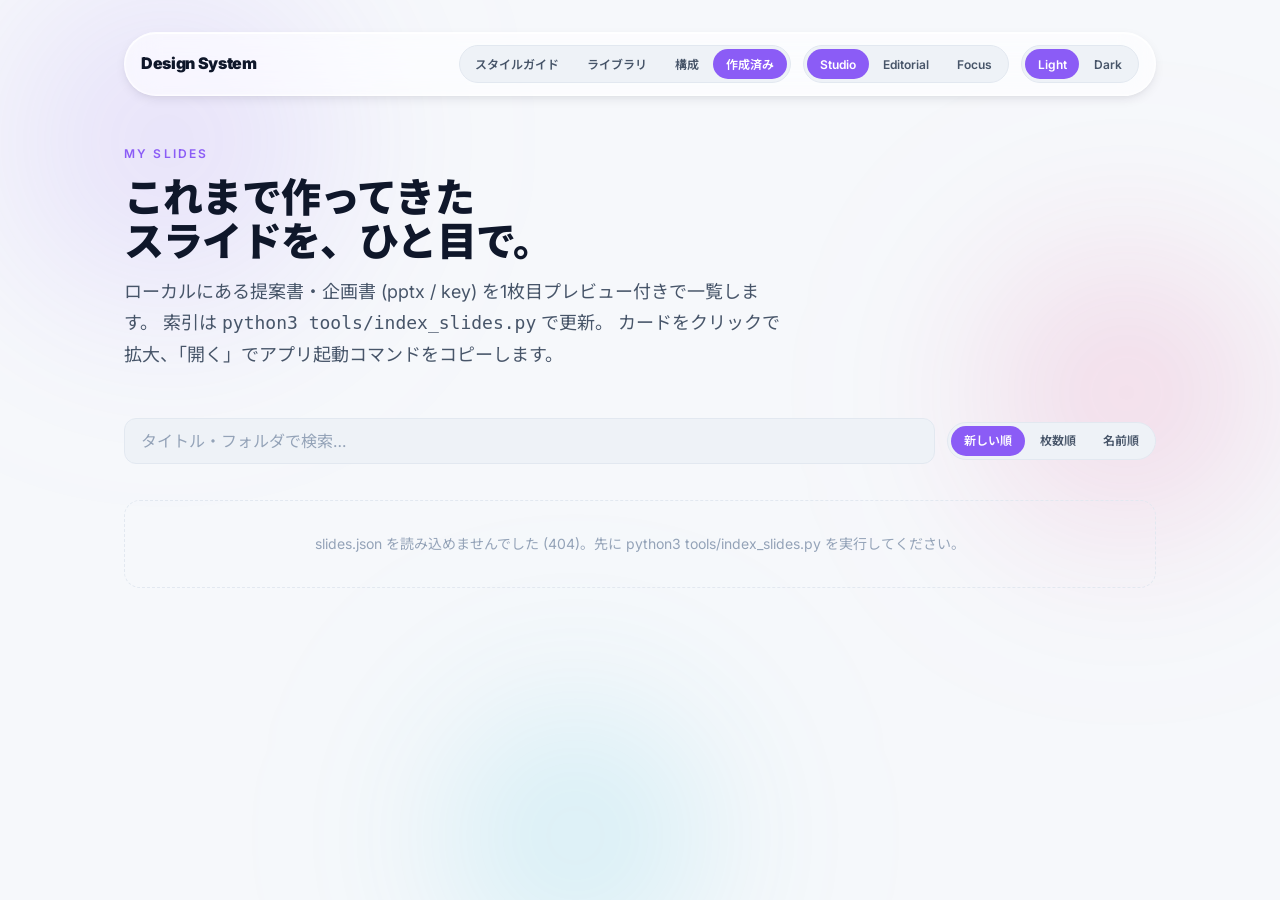
==== slides.html @ 3437ff02 "feat: ローカル専用デザインツール化 (ライブラリ/構成ジェネレーター/PPTX/収集・還元自動化) スタイルガイド単体から、ローカル常駐の実用ツールへ拡張。 共通シェル(app.css/app." ====
<!DOCTYPE html>
<html lang="ja" data-theme="light">
<head>
<meta charset="UTF-8" />
<meta name="viewport" content="width=device-width, initial-scale=1, viewport-fit=cover" />
<title>作成済みスライド — 共通デザインシステム</title>
<link rel="preconnect" href="https://fonts.googleapis.com" />
<link rel="preconnect" href="https://fonts.gstatic.com" crossorigin />
<link href="https://fonts.googleapis.com/css2?family=Inter:wght@400;500;600;700;900&family=Noto+Sans+JP:wght@400;500;700;900&family=Noto+Serif+JP:wght@500;700;900&display=swap" rel="stylesheet" />
<link rel="stylesheet" href="./tokens.css" />
<link rel="stylesheet" href="./app.css" />
<style>
  /* 作成済みスライド一覧 固有 (生値は使わず var(--*) のみ) */
  .toolbar { display: flex; flex-wrap: wrap; gap: var(--space-3); align-items: center;
    margin-bottom: var(--space-5); }
  .search { flex: 1; min-width: 200px; }
  .folder-filter { display: flex; flex-wrap: wrap; gap: var(--space-2); }
  .folder-filter button {
    font: inherit; font-size: var(--text-xs); font-weight: 600; cursor: pointer;
    color: var(--fg-muted); background: var(--bg-sunken);
    border: 1px solid var(--border); border-radius: var(--radius-pill);
    padding: 0.25rem 0.7rem; transition: background var(--dur-fast), color var(--dur-fast); }
  .folder-filter button[aria-pressed="true"] { background: var(--accent); color: var(--accent-fg); border-color: transparent; }

  .deck-grid { display: grid; gap: var(--space-4);
    grid-template-columns: repeat(auto-fill, minmax(280px, 1fr)); }
  .deck-card { padding: 0; overflow: hidden; display: flex; flex-direction: column; }
  .deck-thumb { aspect-ratio: 16 / 9; background: var(--bg-sunken); position: relative;
    cursor: zoom-in; border-bottom: 1px solid var(--border); }
  .deck-thumb img { width: 100%; height: 100%; object-fit: cover; display: block; }
  .deck-thumb .noimg { position: absolute; inset: 0; display: grid; place-items: center;
    color: var(--fg-subtle); font-family: var(--font-mono); font-size: var(--text-sm); }
  .deck-thumb .ext { position: absolute; top: var(--space-2); left: var(--space-2);
    font-family: var(--font-mono); font-size: 10px; font-weight: 700; text-transform: uppercase;
    background: var(--glass-bg); color: var(--fg); border: 1px solid var(--glass-border);
    border-radius: var(--radius-sm); padding: 0.1rem 0.4rem;
    backdrop-filter: var(--glass-blur); -webkit-backdrop-filter: var(--glass-blur); }
  .deck-body { padding: var(--space-4); display: flex; flex-direction: column; gap: var(--space-2); flex: 1; }
  .deck-title { font-weight: 700; font-size: var(--text-sm); color: var(--fg);
    line-height: var(--leading-snug); }
  .deck-meta { display: flex; flex-wrap: wrap; gap: var(--space-2); align-items: center;
    font-size: var(--text-xs); color: var(--fg-subtle); font-family: var(--font-mono); margin-top: auto; }
  .deck-actions { display: flex; gap: var(--space-2); padding-top: var(--space-2); }
  .deck-actions .ds-btn { font-size: var(--text-xs); padding: 0.4rem 0.8rem; }

  .count { color: var(--fg-subtle); font-size: var(--text-xs); margin-bottom: var(--space-3); }
  .empty { color: var(--fg-subtle); font-size: var(--text-sm); padding: var(--space-6);
    text-align: center; border: 1px dashed var(--border); border-radius: var(--radius-lg); }

  /* ライトボックス (サムネ拡大) */
  .lightbox { position: fixed; inset: 0; z-index: 100; display: none;
    place-items: center; padding: var(--space-6);
    background: rgba(0,0,0,0.6); backdrop-filter: blur(8px); -webkit-backdrop-filter: blur(8px); }
  .lightbox[open] { display: grid; }
  .lightbox img { max-width: 92vw; max-height: 80vh; border-radius: var(--radius-lg);
    box-shadow: var(--shadow-lg); }
  .lightbox .cap { position: absolute; bottom: var(--space-5); left: 0; right: 0; text-align: center;
    color: #fff; font-size: var(--text-sm); padding: 0 var(--space-5); }
  .lightbox .cap .hint { color: rgba(255,255,255,0.7); font-size: var(--text-xs);
    font-family: var(--font-mono); }
</style>
</head>
<body class="theme-studio" data-theme="light">
  <div class="wrap">
    <!-- topbar は app.js が注入 -->

    <section class="page-intro ds-animate-in">
      <p class="ds-kicker">My Slides</p>
      <h1 class="ds-title">これまで作ってきた<br>スライドを、ひと目で。</h1>
      <p class="lead">ローカルにある提案書・企画書 (pptx / key) を1枚目プレビュー付きで一覧します。
        索引は <code style="font-family:var(--font-mono)">python3 tools/index_slides.py</code> で更新。
        カードをクリックで拡大、「開く」でアプリ起動コマンドをコピーします。</p>
    </section>

    <section>
      <div class="toolbar">
        <input class="ds-input search" id="search" type="search" placeholder="タイトル・フォルダで検索…" />
        <div class="seg" id="sort-seg" role="group" aria-label="並び替え">
          <button data-sort="mtime" aria-pressed="true">新しい順</button>
          <button data-sort="slides" aria-pressed="false">枚数順</button>
          <button data-sort="name" aria-pressed="false">名前順</button>
        </div>
      </div>
      <div class="folder-filter" id="folder-filter"></div>
      <p class="count" id="count"></p>
      <div class="deck-grid" id="deck-grid"></div>
      <div class="empty" id="empty" hidden>該当するスライドがありません。</div>
    </section>
  </div>

  <div class="lightbox" id="lightbox" role="dialog" aria-label="プレビュー拡大">
    <img id="lb-img" alt="" />
    <div class="cap"><span id="lb-cap"></span><br><span class="hint">クリックで閉じる</span></div>
  </div>

  <script src="./app.js"></script>
  <script>
    const grid = document.getElementById('deck-grid');
    const emptyEl = document.getElementById('empty');
    const countEl = document.getElementById('count');
    const folderFilter = document.getElementById('folder-filter');
    const searchEl = document.getElementById('search');
    const sortSeg = document.getElementById('sort-seg');
    const lb = document.getElementById('lightbox');
    const lbImg = document.getElementById('lb-img');
    const lbCap = document.getElementById('lb-cap');
    let DATA = [];
    let activeFolder = null, sortKey = 'mtime', query = '';

    function esc(s) { return String(s == null ? '' : s)
      .replace(/&/g,'&amp;').replace(/</g,'&lt;').replace(/>/g,'&gt;').replace(/"/g,'&quot;'); }

    function cardHTML(s) {
      const thumb = s.thumb
        ? `<img src="${esc(s.thumb)}?v=${esc(s.mtime)}" alt="${esc(s.title)} の1枚目" loading="lazy" data-full="${esc(s.thumb)}" data-cap="${esc(s.title)}" />`
        : `<div class="noimg">no preview</div>`;
      const slides = s.slides != null ? `${s.slides}p` : '';
      return `<article class="ds-card deck-card">
        <div class="deck-thumb">${thumb}<span class="ext">${esc(s.ext)}</span></div>
        <div class="deck-body">
          <div class="deck-title">${esc(s.title)}</div>
          <div class="deck-meta">
            <span class="ds-badge">${esc(s.folder)}</span>
            ${slides ? `<span>${slides}</span>` : ''}<span>${s.sizeMB}MB</span><span>${esc(s.mtime)}</span>
          </div>
          <div class="deck-actions">
            <button class="ds-btn" data-open="${esc(s.path)}">開く</button>
            <button class="ds-btn" data-copy="${esc(s.path)}">パスをコピー</button>
          </div>
        </div>
      </article>`;
    }

    function render() {
      let list = DATA.filter(s =>
        (!activeFolder || s.folder === activeFolder) &&
        (!query || (s.title + ' ' + s.folder + ' ' + s.name).toLowerCase().includes(query)));
      list = list.slice().sort((a, b) => {
        if (sortKey === 'slides') return (b.slides || 0) - (a.slides || 0);
        if (sortKey === 'name') return a.name.localeCompare(b.name, 'ja');
        return (a.mtime < b.mtime ? 1 : -1);
      });
      grid.innerHTML = list.map(cardHTML).join('');
      emptyEl.hidden = list.length > 0;
      countEl.textContent = `${list.length} / ${DATA.length} 件`;
    }

    function buildFolderFilter() {
      const folders = [...new Set(DATA.map(s => s.folder))].sort((a, b) => a.localeCompare(b, 'ja'));
      folderFilter.innerHTML = folders.map(f =>
        `<button data-folder="${esc(f)}" aria-pressed="false">${esc(f)}</button>`).join('');
      folderFilter.addEventListener('click', e => {
        const btn = e.target.closest('button'); if (!btn) return;
        const f = btn.dataset.folder;
        activeFolder = (activeFolder === f) ? null : f;
        [...folderFilter.children].forEach(b => b.setAttribute('aria-pressed', b.dataset.folder === activeFolder));
        render();
      });
    }

    sortSeg.addEventListener('click', e => {
      const btn = e.target.closest('button'); if (!btn) return;
      sortKey = btn.dataset.sort;
      [...sortSeg.children].forEach(b => b.setAttribute('aria-pressed', b === btn));
      render();
    });
    searchEl.addEventListener('input', () => { query = searchEl.value.trim().toLowerCase(); render(); });

    // カード操作: 拡大 / 開くコマンド / パスコピー
    grid.addEventListener('click', e => {
      const img = e.target.closest('img[data-full]');
      if (img) { lbImg.src = img.dataset.full; lbCap.textContent = img.dataset.cap; lb.setAttribute('open',''); return; }
      const openBtn = e.target.closest('button[data-open]');
      if (openBtn) {
        navigator.clipboard.writeText('open "' + openBtn.dataset.open + '"').catch(()=>{});
        openBtn.textContent = 'コマンドをコピー✓'; setTimeout(()=>openBtn.textContent='開く', 1600); return;
      }
      const copyBtn = e.target.closest('button[data-copy]');
      if (copyBtn) {
        navigator.clipboard.writeText(copyBtn.dataset.copy).catch(()=>{});
        copyBtn.textContent = 'コピー✓'; setTimeout(()=>copyBtn.textContent='パスをコピー', 1600);
      }
    });
    lb.addEventListener('click', () => { lb.removeAttribute('open'); lbImg.src = ''; });
    document.addEventListener('keydown', e => { if (e.key === 'Escape') { lb.removeAttribute('open'); lbImg.src=''; } });

    fetch('./data/slides.json', { cache: 'no-store' })
      .then(r => { if (!r.ok) throw new Error(r.status); return r.json(); })
      .then(d => { DATA = d.slides || []; buildFolderFilter(); render(); })
      .catch(err => {
        emptyEl.hidden = false;
        emptyEl.textContent = 'slides.json を読み込めませんでした (' + err.message +
          ')。先に python3 tools/index_slides.py を実行してください。';
      });
  </script>
</body>
</html>
---- tokens.css ----
/* =============================================================================
   共通デザインシステム — Design Tokens
   -----------------------------------------------------------------------------
   3プロジェクト (情報収集 / slack-emoji-agent / 誤字入力チェッカー) 共通の
   single source of truth。純粋な CSS カスタムプロパティなので、Tailwind の
   バージョン差 (v4 / v3 / CDN) やビルド構成に依存せず、どの環境でも使える。

   使い方:
     1. このファイルを各プロジェクトに置く (またはコピー)
     2. エントリ CSS の先頭で読み込む  (Astro: global.css / Vite: index.css /
        vanilla: <link>)
     3. アクセントは <html> か <body> に theme クラスを付けて切り替える
          <body class="theme-studio">      ← slack-emoji-agent
          <body class="theme-editorial">   ← 情報収集
          <body class="theme-focus">        ← 誤字入力チェッカー (既定)
     4. ダークモードは <html data-theme="dark"> を付ける
   ========================================================================== */

:root {
  color-scheme: light;

  /* --- フォント -------------------------------------------------------- */
  --font-sans: "Inter", "Noto Sans JP", -apple-system, BlinkMacSystemFont,
    "Hiragino Sans", "Segoe UI", sans-serif;
  --font-serif: "Noto Serif JP", "Hiragino Mincho ProN", "Yu Mincho", serif;
  --font-mono: ui-monospace, "SF Mono", "JetBrains Mono", "Menlo", monospace;

  /* --- タイプスケール (1.25 比率 / fluid) ----------------------------- */
  --text-xs: 0.75rem;     /* ラベル・脚注 */
  --text-sm: 0.875rem;    /* 補足 */
  --text-base: 1rem;      /* 本文 */
  --text-lg: 1.125rem;
  --text-xl: clamp(1.25rem, 0.9rem + 1.2vw, 1.5rem);
  --text-2xl: clamp(1.5rem, 1rem + 2vw, 1.9rem);
  --text-3xl: clamp(1.9rem, 1.2rem + 3vw, 2.5rem);
  --text-4xl: clamp(2.4rem, 1.4rem + 4.5vw, 3.5rem);
  --text-5xl: clamp(3rem, 1.5rem + 6vw, 4.5rem);

  --leading-tight: 1.1;
  --leading-snug: 1.35;
  --leading-normal: 1.6;
  --leading-relaxed: 1.75;   /* 日本語長文の既定 */

  --tracking-tight: -0.02em; /* 大見出し */
  --tracking-normal: 0;
  --tracking-wide: 0.04em;
  --tracking-label: 0.18em;  /* 大文字 kicker ラベル */

  /* --- 余白スケール (4px ベース) ------------------------------------- */
  --space-1: 0.25rem;
  --space-2: 0.5rem;
  --space-3: 0.75rem;
  --space-4: 1rem;
  --space-5: 1.5rem;
  --space-6: 2rem;
  --space-7: 3rem;
  --space-8: 4rem;
  --space-9: 6rem;

  /* --- 角丸 ----------------------------------------------------------- */
  --radius-sm: 8px;
  --radius-md: 12px;
  --radius-lg: 16px;
  --radius-xl: 22px;
  --radius-pill: 9999px;

  /* --- モーション ----------------------------------------------------- */
  --ease-out: cubic-bezier(0.22, 0.61, 0.36, 1);
  --ease-in: cubic-bezier(0.55, 0.06, 0.68, 0.19);
  --ease-spring: cubic-bezier(0.34, 1.56, 0.64, 1);
  --dur-fast: 150ms;
  --dur: 250ms;
  --dur-slow: 600ms;

  /* --- ニュートラル原色 (slate 系) ----------------------------------- */
  --n-0: #ffffff;
  --n-50: #f8fafc;
  --n-100: #f1f5f9;
  --n-200: #e2e8f0;
  --n-300: #cbd5e1;
  --n-400: #94a3b8;
  --n-500: #64748b;
  --n-600: #475569;
  --n-700: #334155;
  --n-800: #1e293b;
  --n-900: #0f172a;
  --n-950: #020617;

  /* --- セマンティック (light 既定) ----------------------------------- */
  --bg: #f6f8fb;          /* ページ背景 */
  --bg-elev: #ffffff;     /* カード等の前面 */
  --bg-sunken: #eef2f7;   /* 入力欄など沈み込み */
  --fg: #0f172a;          /* 主要テキスト */
  --fg-muted: #475569;    /* 補足テキスト */
  --fg-subtle: #94a3b8;   /* 最も薄いテキスト・プレースホルダ */
  --border: #e2e8f0;
  --border-strong: #cbd5e1;

  /* --- ステータス色 --------------------------------------------------- */
  --success: #059669;  --success-soft: rgba(5, 150, 105, 0.12);
  --warning: #d97706;  --warning-soft: rgba(217, 119, 6, 0.12);
  --danger: #dc2626;   --danger-soft: rgba(220, 38, 38, 0.12);

  /* --- 影 (light) ----------------------------------------------------- */
  --shadow-sm: 0 1px 2px rgba(15, 23, 42, 0.06), 0 1px 3px rgba(15, 23, 42, 0.08);
  --shadow-md: 0 4px 12px -2px rgba(15, 23, 42, 0.10), 0 2px 6px -2px rgba(15, 23, 42, 0.06);
  --shadow-lg: 0 24px 48px -12px rgba(15, 23, 42, 0.22);
  --shadow-glow: 0 0 0 1px var(--ring), 0 8px 30px -6px var(--accent-soft);

  /* --- ガラス (glassmorphism / Apple "Liquid Glass" 寄り) ------------- */
  --glass-bg: rgba(255, 255, 255, 0.62);
  --glass-border: rgba(255, 255, 255, 0.7);
  --glass-blur: blur(16px) saturate(150%);
  /* 上端のスペキュラ・ハイライト + 内側の縁光。単純 blur に立体感を足す。 */
  --glass-highlight: inset 0 1px 0 rgba(255, 255, 255, 0.9),
    inset 0 0 0 1px rgba(255, 255, 255, 0.25);

  /* --- アクセント (theme クラス未指定時のフォールバック = focus) ----- */
  --accent: #4f46e5;
  --accent-hover: #4338ca;
  --accent-fg: #ffffff;
  /* グラデーション上の文字を AA に保つ控えめなシャドウ (アプリの JS が accent ごとに上書き可) */
  --accent-fg-shadow: 0 1px 2px rgba(0, 0, 0, 0.45);
  --accent-soft: rgba(79, 70, 229, 0.12);
  --accent-grad: linear-gradient(135deg, #6366f1, #4f46e5);
  --ring: rgba(79, 70, 229, 0.35);
}

/* =============================================================================
   ダークモード — <html data-theme="dark"> または <html class="dark">
   (Tailwind の class-based dark mode を使うプロジェクトのため両対応)
   ========================================================================== */
[data-theme="dark"],
.dark {
  color-scheme: dark;

  --bg: #0b1120;
  --bg-elev: #131c2e;
  --bg-sunken: #0a0f1c;
  --fg: #f1f5f9;
  --fg-muted: #94a3b8;
  --fg-subtle: #64748b;
  --border: rgba(148, 163, 184, 0.16);
  --border-strong: rgba(148, 163, 184, 0.30);

  --success-soft: rgba(16, 185, 129, 0.16);
  --warning-soft: rgba(245, 158, 11, 0.16);
  --danger-soft: rgba(248, 113, 113, 0.16);

  --shadow-sm: 0 1px 2px rgba(0, 0, 0, 0.4);
  --shadow-md: 0 6px 18px -4px rgba(0, 0, 0, 0.55);
  --shadow-lg: 0 30px 60px -16px rgba(0, 0, 0, 0.7);

  --glass-bg: rgba(19, 28, 46, 0.55);
  --glass-border: rgba(148, 163, 184, 0.18);
  /* ダークでは縁光を抑えめに (白飛びさせない) */
  --glass-highlight: inset 0 1px 0 rgba(255, 255, 255, 0.16),
    inset 0 0 0 1px rgba(255, 255, 255, 0.04);
}

/* =============================================================================
   アクセント・テーマ (プロジェクトごとに 1 系統だけ)
   構造は共通、色相だけ差し替える — これが「統一感 × 個性」の核
   ========================================================================== */

/* ① slack-emoji-agent — クリエイティブ・スタジオ (鮮やかなグラデ) */
.theme-studio {
  --accent: #8b5cf6;
  --accent-hover: #7c3aed;
  --accent-fg: #ffffff;
  --accent-soft: rgba(139, 92, 246, 0.14);
  --accent-grad: linear-gradient(135deg, #7c3aed 0%, #db2777 52%, #06b6d4 100%);
  --ring: rgba(139, 92, 246, 0.38);
}
[data-theme="dark"].theme-studio,
[data-theme="dark"] .theme-studio,
.dark.theme-studio,
.dark .theme-studio {
  --bg: #0a0613;
  --bg-elev: #150f24;
  --bg-sunken: #070410;
}

/* ② 情報収集 — プレミアム・エディトリアル (紙 × 紺インク, セリフ見出し) */
.theme-editorial {
  --accent: #1e3a5f;
  --accent-hover: #16304f;
  --accent-fg: #ffffff;
  --accent-soft: rgba(30, 58, 95, 0.10);
  --accent-grad: linear-gradient(135deg, #1e3a5f, #2c5282);
  --ring: rgba(30, 58, 95, 0.28);
  /* エディトリアルは紙の質感を出す */
  --bg: #faf7f2;
  --bg-elev: #fffdf9;
  --bg-sunken: #f1ece3;
  --fg: #11100f;
  --fg-muted: #524d45;
  --border: #ddd5c8;
  --border-strong: #c4bba9;
  --font-display: var(--font-serif);
}
[data-theme="dark"].theme-editorial,
[data-theme="dark"] .theme-editorial,
.dark.theme-editorial,
.dark .theme-editorial {
  --bg: #17150f;
  --bg-elev: #211e16;
  --bg-sunken: #100e09;
  --fg: #f4efe6;
  --fg-muted: #b3a995;
  --border: rgba(196, 187, 169, 0.18);
  --accent: #7fa8d4;
  --accent-soft: rgba(127, 168, 212, 0.16);
}

/* ③ 誤字入力チェッカー — フォーカス・ミニマル (落ち着いた藍) */
.theme-focus {
  --accent: #4f46e5;
  --accent-hover: #4338ca;
  --accent-fg: #ffffff;
  --accent-soft: rgba(79, 70, 229, 0.12);
  --accent-grad: linear-gradient(135deg, #6366f1, #4f46e5);
  --ring: rgba(79, 70, 229, 0.35);
}

/* デフォルトの display フォントは sans (editorial だけ serif に上書き) */
:root { --font-display: var(--font-sans); }

/* =============================================================================
   コンポーネント・レシピ (任意で使える共通クラス)
   Tailwind と併用可。"ds-" prefix で衝突を避ける。
   ========================================================================== */

.ds-base {
  background: var(--bg);
  color: var(--fg);
  font-family: var(--font-sans);
  line-height: var(--leading-normal);
  -webkit-font-smoothing: antialiased;
}

/* --- カード --------------------------------------------------------- */
.ds-card {
  background: var(--bg-elev);
  border: 1px solid var(--border);
  border-radius: var(--radius-lg);
  box-shadow: var(--shadow-md);
  padding: var(--space-5);
}

/* --- ガラスカード --------------------------------------------------- */
.ds-glass {
  background: var(--glass-bg);
  border: 1px solid var(--glass-border);
  border-radius: var(--radius-xl);
  box-shadow: var(--shadow-lg), var(--glass-highlight);
  backdrop-filter: var(--glass-blur);
  -webkit-backdrop-filter: var(--glass-blur);
  padding: var(--space-6);
}

/* --- kicker ラベル (小・大文字・字間広) ---------------------------- */
.ds-kicker {
  font-size: var(--text-xs);
  font-weight: 600;
  letter-spacing: var(--tracking-label);
  text-transform: uppercase;
  color: var(--accent);
}

/* --- 見出し --------------------------------------------------------- */
.ds-title {
  font-family: var(--font-display);
  font-weight: 900;
  font-size: var(--text-3xl);
  line-height: var(--leading-tight);
  letter-spacing: var(--tracking-tight);
  color: var(--fg);
  margin: 0;
}

/* --- ボタン --------------------------------------------------------- */
.ds-btn {
  display: inline-flex;
  align-items: center;
  justify-content: center;
  gap: var(--space-2);
  font-family: inherit;
  font-size: var(--text-sm);
  font-weight: 600;
  line-height: 1;
  padding: 0.75rem 1.25rem;
  border-radius: var(--radius-md);
  border: 1px solid var(--border-strong);
  background: var(--bg-elev);
  color: var(--fg);
  cursor: pointer;
  transition: transform var(--dur-fast) var(--ease-out),
    box-shadow var(--dur-fast) var(--ease-out),
    background var(--dur-fast) var(--ease-out);
}
.ds-btn:hover { transform: translateY(-1px); box-shadow: var(--shadow-md); }
.ds-btn:active { transform: translateY(0); }

.ds-btn-accent {
  border: none;
  color: var(--accent-fg);
  text-shadow: var(--accent-fg-shadow, none);
  background: var(--accent-grad);
  box-shadow: 0 8px 22px -8px var(--ring);
}
.ds-btn-accent:hover {
  transform: translateY(-1px);
  box-shadow: 0 14px 30px -8px var(--ring);
}

.ds-btn-pill { border-radius: var(--radius-pill); padding: 0.8rem 1.6rem; }

/* --- 入力 ----------------------------------------------------------- */
.ds-input {
  width: 100%;
  font-family: inherit;
  font-size: var(--text-base);
  padding: 0.75rem 1rem;
  color: var(--fg);
  background: var(--bg-sunken);
  border: 1px solid var(--border);
  border-radius: var(--radius-md);
  transition: border-color var(--dur-fast) var(--ease-out),
    box-shadow var(--dur-fast) var(--ease-out);
}
.ds-input::placeholder { color: var(--fg-subtle); }
.ds-input:focus {
  outline: none;
  border-color: var(--accent);
  box-shadow: 0 0 0 3px var(--ring);
}

/* --- バッジ --------------------------------------------------------- */
.ds-badge {
  display: inline-flex;
  align-items: center;
  gap: var(--space-1);
  font-size: var(--text-xs);
  font-weight: 600;
  padding: 0.2rem 0.6rem;
  border-radius: var(--radius-pill);
  background: var(--accent-soft);
  color: var(--accent);
}
.ds-badge-success { background: var(--success-soft); color: var(--success); }
.ds-badge-warning { background: var(--warning-soft); color: var(--warning); }
.ds-badge-danger { background: var(--danger-soft); color: var(--danger); }

/* --- 区切り (ヘアライン) ------------------------------------------- */
.ds-hr { border: none; border-top: 1px solid var(--border); margin: var(--space-5) 0; }

/* =============================================================================
   モーション・ユーティリティ (prefers-reduced-motion を必ず尊重)
   ========================================================================== */
.ds-animate-in { animation: ds-fade-up var(--dur-slow) var(--ease-out) backwards; }
@keyframes ds-fade-up {
  from { opacity: 0; transform: translateY(16px); }
  to { opacity: 1; transform: translateY(0); }
}

@media (prefers-reduced-motion: reduce) {
  *,
  *::before,
  *::after {
    animation-duration: 0.001ms !important;
    animation-iteration-count: 1 !important;
    transition-duration: 0.001ms !important;
  }
}


/* =============================================================================
   還元 (promoted): Creating a Thumbnail Flow Animation with GSAP MotionPath — 2026-06-08
   GSAPモーションパス参考例からスタックアニメーション向けトークンを抽出し、既存モーション定義を拡張する。--dur-slow(600ms)や--ease-spring等と整合しつつ、スタック重なり・スケール・z-index刻みの不足トークンのみを追記する。
   出典: https://tympanus.net/codrops/2026/06/04/creating-a-thumbnail-flow-animation-with-gsap-motionpath/
   ========================================================================== */
/* --- スタック・モーションパス拡張 (GSAP MotionPath 参考) ----------- */
:root {
  /* パス沿いアニメーションに適した減速イージング(既存 ease-out より緩やかな立ち上がり) */
  --ease-path: cubic-bezier(0.45, 0.05, 0.55, 0.95);

  /* スタック表示時の奥行きオフセット(カードが重なるズレ量) */
  --stack-offset-x: 6px;
  --stack-offset-y: 8px;

  /* スタック内アクティブ要素のスケール倍率 */
  --stack-scale-active: 1.04;
  /* スタック内非アクティブ要素の縮小倍率 */
  --stack-scale-rest: 0.96;

  /* z-index の刻み幅(スタック内の前後順を一定間隔で管理) */
  --z-stack-step: 10;
  /* スタックの基底 z-index */
  --z-stack-base: 0;

  /* 複数要素が時間差で動く際の1ステップあたりの遅延 */
  --dur-stagger: 60ms;

  /* アニメーション同士が重なり合う区間の割合(0〜1、JSから参照用) */
  --transition-overlap: 0.3;
}
---- app.css ----
/* =============================================================================
   app.css — 3ページ共通レイアウト (tokens.css の上に乗る薄い層)
   -----------------------------------------------------------------------------
   ここには「色・余白・角丸・影・モーション」の生値を書かない。すべて
   tokens.css の var(--*) を参照する (デザイン純度を保つ聖域ルール)。
   ページ固有の見た目は各 *.html 内の <style> に置く。
   ========================================================================== */

* { box-sizing: border-box; }
html, body { margin: 0; }
body {
  background: var(--bg);
  color: var(--fg);
  font-family: var(--font-sans);
  line-height: var(--leading-normal);
  -webkit-font-smoothing: antialiased;
  transition: background var(--dur) var(--ease-out), color var(--dur) var(--ease-out);
  min-height: 100vh;
  position: relative;
  overflow-x: hidden;
}

/* --- アンビエント背景 (studio テーマで映える) --------------------------- */
.ambient { position: fixed; inset: 0; z-index: 0; pointer-events: none; overflow: hidden; }
.blob {
  position: absolute; border-radius: 50%; filter: blur(70px);
  opacity: 0.55; mix-blend-mode: screen; will-change: transform;
}
body:not(.theme-studio) .ambient { opacity: 0.35; }
[data-theme="light"] .blob { mix-blend-mode: multiply; opacity: 0.18; }
.blob--1 { width: 42vw; height: 42vw; left: -8vw; top: -10vw;
  background: radial-gradient(circle, var(--accent), transparent 65%);
  animation: drift-a 16s var(--ease-out) infinite alternate; }
.blob--2 { width: 36vw; height: 36vw; right: -6vw; top: 18vh;
  background: radial-gradient(circle, #db2777, transparent 65%);
  animation: drift-b 19s var(--ease-out) infinite alternate; }
.blob--3 { width: 34vw; height: 34vw; left: 28vw; bottom: -12vw;
  background: radial-gradient(circle, #06b6d4, transparent 65%);
  animation: drift-a 22s var(--ease-out) infinite alternate-reverse; }
@keyframes drift-a { to { transform: translate(6vw, 5vh) scale(1.12); } }
@keyframes drift-b { to { transform: translate(-5vw, 4vh) scale(0.92); } }

/* --- ラッパ ------------------------------------------------------------- */
.wrap { position: relative; z-index: 1; max-width: 1080px; margin: 0 auto;
  padding: var(--space-6) var(--space-5) var(--space-9); }

/* --- 上部固定バー (app.js が注入) ------------------------------------- */
.topbar {
  position: sticky; top: 0; z-index: 10;
  display: flex; flex-wrap: wrap; align-items: center; gap: var(--space-3);
  padding: var(--space-3) var(--space-4); margin-bottom: var(--space-7);
  background: var(--glass-bg); border: 1px solid var(--glass-border);
  border-radius: var(--radius-pill); box-shadow: var(--shadow-md), var(--glass-highlight);
  backdrop-filter: var(--glass-blur); -webkit-backdrop-filter: var(--glass-blur);
}
.topbar .brand { font-weight: 900; letter-spacing: var(--tracking-tight); margin-right: auto; }

/* ナビ・リンク */
.nav { display: inline-flex; gap: 2px; padding: 3px; background: var(--bg-sunken);
  border-radius: var(--radius-pill); border: 1px solid var(--border); }
.nav a {
  font-size: var(--text-xs); font-weight: 600; text-decoration: none;
  color: var(--fg-muted); padding: 0.35rem 0.8rem; border-radius: var(--radius-pill);
  transition: background var(--dur-fast), color var(--dur-fast);
}
.nav a:hover { color: var(--fg); }
.nav a[aria-current="page"] { background: var(--accent); color: var(--accent-fg); }

/* セグメント・コントロール (theme / mode 切替) */
.seg { display: inline-flex; gap: 2px; padding: 3px; background: var(--bg-sunken);
  border-radius: var(--radius-pill); border: 1px solid var(--border); }
.seg button {
  font: inherit; font-size: var(--text-xs); font-weight: 600; cursor: pointer;
  border: none; background: transparent; color: var(--fg-muted);
  padding: 0.35rem 0.8rem; border-radius: var(--radius-pill);
  transition: background var(--dur-fast), color var(--dur-fast);
}
.seg button[aria-pressed="true"] { background: var(--accent); color: var(--accent-fg); }

/* --- 共通の汎用ユーティリティ ---------------------------------------- */
section { margin-bottom: var(--space-8); }
.sec-label { font-size: var(--text-xs); font-weight: 600; letter-spacing: var(--tracking-label);
  text-transform: uppercase; color: var(--fg-subtle); margin: 0 0 var(--space-4); }
.grid { display: grid; gap: var(--space-4); }
.grid-2 { grid-template-columns: repeat(auto-fit, minmax(240px, 1fr)); }
.grid-3 { grid-template-columns: repeat(auto-fit, minmax(200px, 1fr)); }
.row { display: flex; flex-wrap: wrap; gap: var(--space-3); align-items: center; }

/* --- ページ・イントロ (各機能ページのヒーロー) ------------------------ */
.page-intro { margin-bottom: var(--space-7); }
.page-intro .lead { color: var(--fg-muted); font-size: var(--text-lg);
  max-width: 60ch; line-height: var(--leading-relaxed); margin: var(--space-3) 0 0; }

/* レスポンシブ: 狭い画面で topbar を縦積み */
@media (max-width: 640px) {
  .topbar { border-radius: var(--radius-xl); }
  .topbar .brand { width: 100%; margin-bottom: var(--space-2); }
}
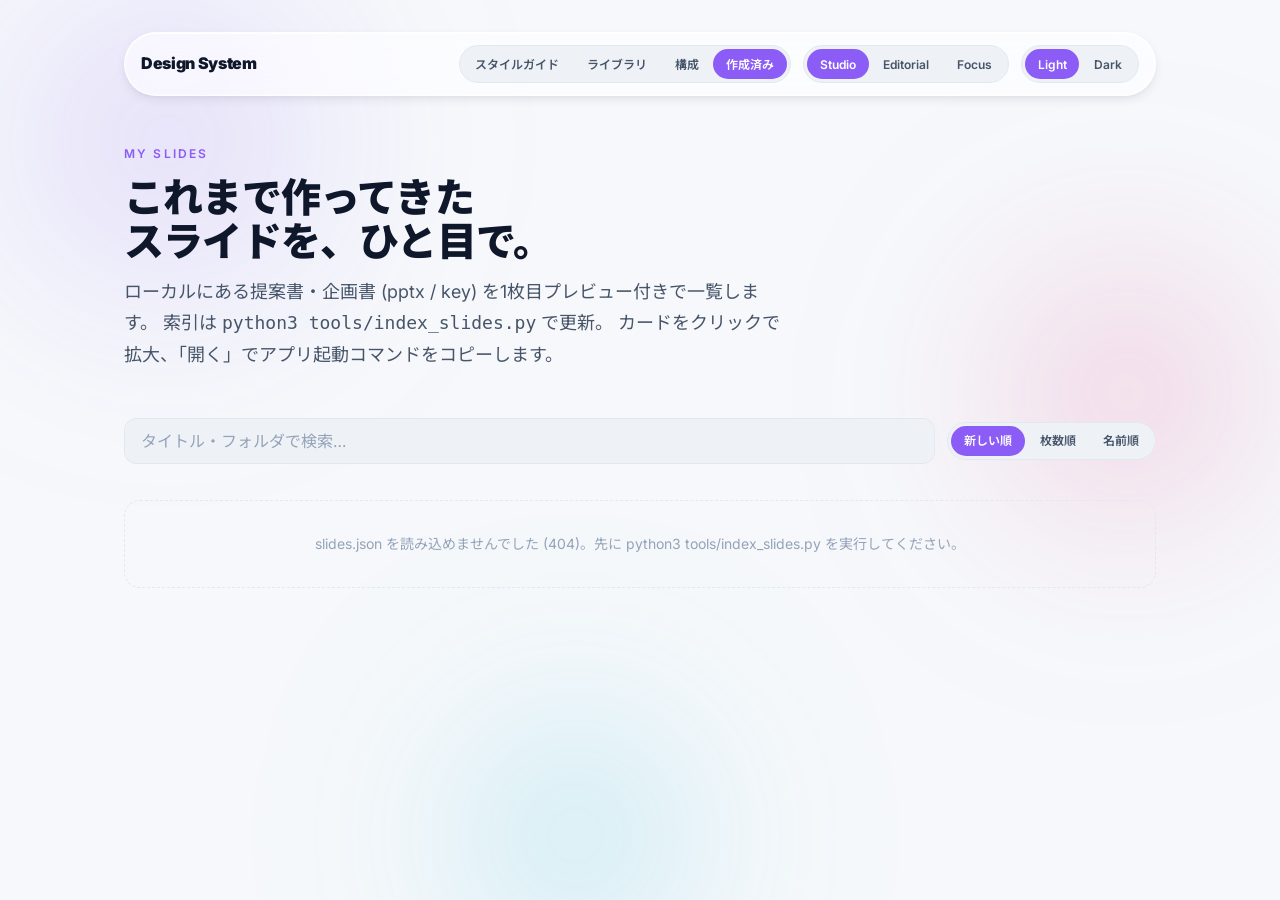
==== commit b451e6e0: "feat: 全ページPDF閲覧(LibreOffice) + 還元レシピ採用 + スタイルガイド反映 - LibreOffice(soffice headless)で pptx→全ページPDFを安定変" ====
--- a/slides.html
+++ b/slides.html
@@ -125,6 +125,7 @@
           </div>
           <div class="deck-actions">
             <button class="ds-btn" data-open="${esc(s.path)}">開く</button>
+            ${s.ext === 'pptx' ? `<button class="ds-btn" data-pdf="${esc(s.id)}" data-pdfpath="${esc(s.pdf || '')}">全ページ</button>` : ''}
             <button class="ds-btn" data-copy="${esc(s.path)}">パスをコピー</button>
           </div>
         </div>
@@ -179,6 +180,18 @@
       if (copyBtn) {
         navigator.clipboard.writeText(copyBtn.dataset.copy).catch(()=>{});
         copyBtn.textContent = 'コピー✓'; setTimeout(()=>copyBtn.textContent='パスをコピー', 1600);
+        return;
+      }
+      const pdfBtn = e.target.closest('button[data-pdf]');
+      if (pdfBtn) {
+        const p = pdfBtn.dataset.pdfpath;
+        if (p) {
+          window.open(p, '_blank');   // 生成済み PDF をブラウザ内で全ページ表示
+        } else {
+          // 未生成 (or 大きすぎ) → ローカルで変換するコマンドをコピー
+          navigator.clipboard.writeText(`cd ~/design-system && python3 tools/deck_to_pdf.py ${pdfBtn.dataset.pdf} --open`).catch(()=>{});
+          pdfBtn.textContent = '生成コマンドをコピー✓'; setTimeout(()=>pdfBtn.textContent='全ページ', 2000);
+        }
       }
     });
     lb.addEventListener('click', () => { lb.removeAttribute('open'); lbImg.src = ''; });
--- a/tokens.css
+++ b/tokens.css
@@ -405,3 +405,92 @@
   /* アニメーション同士が重なり合う区間の割合(0〜1、JSから参照用) */
   --transition-overlap: 0.3;
 }
+
+
+/* =============================================================================
+   還元 (promoted): 自動収集デザインの選別・統合 — 2026-06-09
+   PP Neue Montreal / Convicts / Twoo / Project Simply の観察から、既存スケールを
+   壊さず拡張する分だけを厳選統合 (重複・競合・既存値再定義の提案は不採用)。
+   ========================================================================== */
+:root {
+  /* --- フォントウェイト・スケール (PP Neue Montreal) --------------------- */
+  --weight-light: 300;
+  --weight-regular: 400;
+  --weight-medium: 500;
+  --weight-semibold: 600;
+  --weight-bold: 700;
+  --weight-extrabold: 800;
+  --weight-black: 900;
+
+  /* --- 特大ディスプレイ型 (Twoo: ヒーロー見出し用に 5xl の上を拡張) ----- */
+  --text-6xl: clamp(3.75rem, 2rem + 7vw, 5.5rem);
+  --text-7xl: clamp(4.5rem, 2.5rem + 8vw, 7rem);
+
+  /* --- 大型セクション余白 (Convicts / Twoo: 6rem=space-9 の上を拡張) ---- */
+  --space-10: 8rem;
+  --space-11: 12rem;
+
+  /* --- ディスプレイ用のさらに詰めた字間 (Convicts / Project Simply) ----- */
+  --tracking-tighter: -0.035em;
+}
+
+
+/* =============================================================================
+   還元 (promoted): 共通レシピ拡張 (Hero / Product / Editorial) — 2026-06-09
+   自動収集 Twoo / 108(TM) Supply / Kosbiotic / Beaucoup / Forging の提案を精査・統合。
+   重複(.ds-product-card x2 / .ds-pull-quote x2)は1本化し、追記専用で既存と衝突なし。
+   ========================================================================== */
+:root {
+  --ease-lift: cubic-bezier(0.16, 1, 0.3, 1);   /* 要素が浮き上がる演出向けの緩やか減速 */
+  --measure: 68ch;                               /* 長文の最適読字幅(和欧混植で約65〜75字) */
+  --card-lift-y: -6px;                           /* カードホバーの浮き上がり量 */
+}
+
+/* --- ヒーロー (Twoo: 極大見出し x たっぷり余白) ---------------------- */
+.ds-hero {
+  max-width: 1440px; margin-inline: auto;
+  padding: var(--space-11) var(--space-6) var(--space-10);
+}
+.ds-hero-title {
+  font-family: var(--font-display);
+  font-size: var(--text-7xl);
+  font-weight: var(--weight-black);
+  line-height: var(--leading-tight);
+  letter-spacing: var(--tracking-tighter);
+  color: var(--fg); margin: 0;
+}
+
+/* --- プロダクトカード (108 Supply / Kosbiotic: 画像先行 EC カード) ---- */
+.ds-product-grid {
+  display: grid; gap: var(--space-4);
+  grid-template-columns: repeat(auto-fill, minmax(220px, 1fr));
+}
+.ds-product-card {
+  background: var(--bg-elev); border: 1px solid var(--border);
+  border-radius: var(--radius-lg); box-shadow: var(--shadow-sm);
+  overflow: hidden; display: flex; flex-direction: column;
+  transition: transform var(--dur) var(--ease-lift), box-shadow var(--dur) var(--ease-lift);
+}
+.ds-product-card:hover { transform: translateY(var(--card-lift-y)); box-shadow: var(--shadow-md); }
+.ds-product-card__media { aspect-ratio: 4 / 5; overflow: hidden; background: var(--bg-sunken); }
+.ds-product-card__media img {
+  width: 100%; height: 100%; object-fit: cover;
+  transition: transform var(--dur-slow) var(--ease-lift);
+}
+.ds-product-card:hover .ds-product-card__media img { transform: scale(1.04); }
+.ds-product-card__body { padding: var(--space-3) var(--space-4) var(--space-4); display: grid; gap: 4px; }
+.ds-product-card__name { font-weight: var(--weight-semibold); color: var(--fg); }
+.ds-product-card__price { font-family: var(--font-mono); color: var(--fg-muted); font-size: var(--text-sm); }
+
+/* --- エディトリアル長文 (Beaucoup / Forging: 可読幅 + リード + プルクォート) -- */
+.ds-article-body { max-width: var(--measure); line-height: var(--leading-relaxed); color: var(--fg); }
+.ds-lead {
+  font-size: var(--text-lg); line-height: var(--leading-relaxed);
+  color: var(--fg-muted); max-width: var(--measure);
+}
+.ds-pull-quote {
+  font-family: var(--font-display); font-style: italic; font-weight: var(--weight-medium);
+  font-size: clamp(1.25rem, 1rem + 1.5vw, 1.75rem); line-height: var(--leading-snug);
+  color: var(--fg); border-left: 3px solid var(--accent);
+  padding: var(--space-3) 0 var(--space-3) var(--space-5); margin: var(--space-5) 0;
+}
